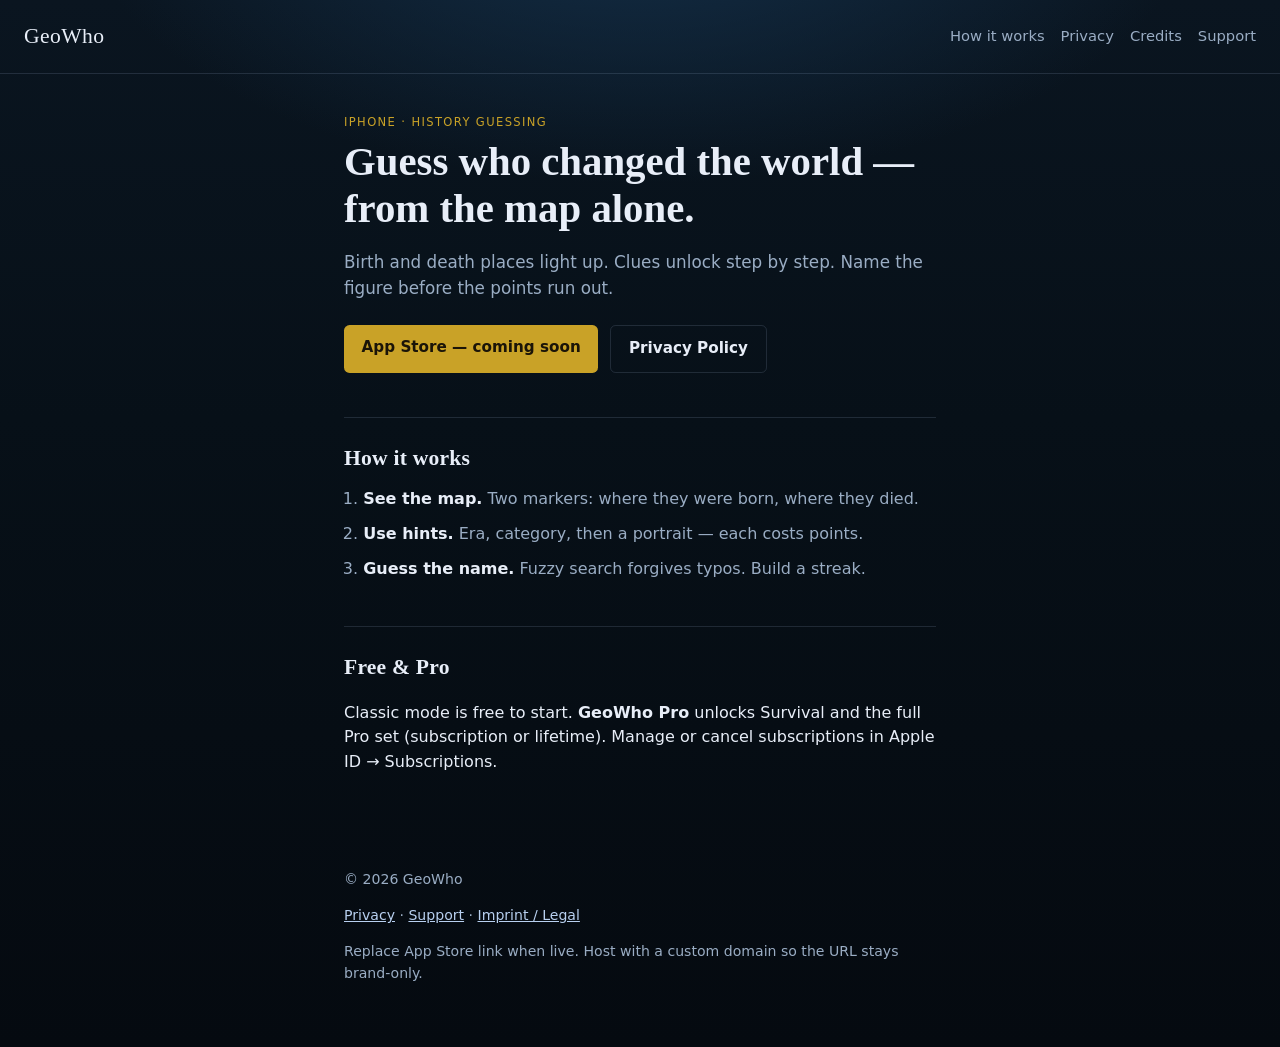
==== index.html @ dcb59aad "Add GeoWho privacy, support, and credits pages. Public App Store / paywall URLs without a custom dom" ====
<!DOCTYPE html>
<html lang="en">
<head>
  <meta charset="utf-8" />
  <meta name="viewport" content="width=device-width, initial-scale=1" />
  <title>GeoWho — Guess the person from the map</title>
  <meta name="description" content="GeoWho is an iPhone game: guess historical figures from birth and death places on the map. Progressive hints. Free to play, Pro optional." />
  <link rel="stylesheet" href="styles.css" />
</head>
<body>
  <header class="top">
    <a class="brand" href="./">GeoWho</a>
    <nav>
      <a href="#how">How it works</a>
      <a href="privacy.html">Privacy</a>
      <a href="credits.html">Credits</a>
      <a href="support.html">Support</a>
    </nav>
  </header>

  <main>
    <section class="hero">
      <p class="eyebrow">iPhone · History guessing</p>
      <h1>Guess who changed the world — from the map alone.</h1>
      <p class="lede">
        Birth and death places light up. Clues unlock step by step.
        Name the figure before the points run out.
      </p>
      <p class="cta-row">
        <a class="btn" id="app-store-link" href="#app-store">App Store — coming soon</a>
        <a class="btn ghost" href="privacy.html">Privacy Policy</a>
      </p>
    </section>

    <section id="how" class="block">
      <h2>How it works</h2>
      <ol class="steps">
        <li><strong>See the map.</strong> Two markers: where they were born, where they died.</li>
        <li><strong>Use hints.</strong> Era, category, then a portrait — each costs points.</li>
        <li><strong>Guess the name.</strong> Fuzzy search forgives typos. Build a streak.</li>
      </ol>
    </section>

    <section class="block">
      <h2>Free &amp; Pro</h2>
      <p>
        Classic mode is free to start. <strong>GeoWho Pro</strong> unlocks Survival and the full Pro set
        (subscription or lifetime). Manage or cancel subscriptions in Apple ID → Subscriptions.
      </p>
    </section>
  </main>

  <footer>
    <p>© <span id="y"></span> GeoWho</p>
    <p class="links">
      <a href="privacy.html">Privacy</a>
      ·
      <a href="support.html">Support</a>
      ·
      <a href="privacy.html#imprint">Imprint / Legal</a>
    </p>
    <p class="tiny">Replace App Store link when live. Host with a custom domain so the URL stays brand-only.</p>
  </footer>
  <script>
    document.getElementById('y').textContent = new Date().getFullYear();
  </script>
</body>
</html>
---- styles.css ----
:root {
  --bg: #071018;
  --ink: #e8eef8;
  --muted: #9aadc4;
  --line: rgba(180, 205, 240, 0.14);
  --accent: #c9a227;
  --card: #0d1824;
  --font: "Iowan Old Style", "Palatino Linotype", Palatino, "Book Antiqua", Georgia, serif;
  --sans: "Avenir Next", "Segoe UI", system-ui, sans-serif;
}

* { box-sizing: border-box; }
html, body { margin: 0; padding: 0; }
body {
  min-height: 100vh;
  color: var(--ink);
  background:
    radial-gradient(ellipse 80% 50% at 50% -10%, #14304a 0%, transparent 55%),
    linear-gradient(180deg, #0a1520 0%, var(--bg) 40%, #050a10 100%);
  font-family: var(--sans);
  line-height: 1.55;
}

a { color: #b8d0f0; }
a:hover { color: #fff; }

.top {
  display: flex;
  justify-content: space-between;
  align-items: center;
  gap: 1rem;
  padding: 1.25rem 1.5rem;
  border-bottom: 1px solid var(--line);
}
.brand {
  font-family: var(--font);
  font-size: 1.35rem;
  letter-spacing: 0.02em;
  color: var(--ink);
  text-decoration: none;
}
nav { display: flex; gap: 1rem; flex-wrap: wrap; }
nav a { text-decoration: none; font-size: 0.92rem; color: var(--muted); }

main { max-width: 40rem; margin: 0 auto; padding: 2.5rem 1.5rem 4rem; }

.hero h1 {
  font-family: var(--font);
  font-weight: 600;
  font-size: clamp(1.85rem, 5vw, 2.55rem);
  line-height: 1.15;
  margin: 0.4rem 0 1rem;
}
.eyebrow {
  text-transform: uppercase;
  letter-spacing: 0.12em;
  font-size: 0.72rem;
  color: var(--accent);
  margin: 0;
}
.lede { color: var(--muted); font-size: 1.05rem; margin: 0 0 1.5rem; }
.cta-row { display: flex; flex-wrap: wrap; gap: 0.75rem; }

.btn {
  display: inline-block;
  padding: 0.7rem 1.1rem;
  border-radius: 0.35rem;
  background: var(--accent);
  color: #1a1408;
  text-decoration: none;
  font-weight: 600;
  font-size: 0.95rem;
}
.btn.ghost {
  background: transparent;
  color: var(--ink);
  border: 1px solid var(--line);
}

.block { margin-top: 2.75rem; padding-top: 1.5rem; border-top: 1px solid var(--line); }
.block h2, .prose h1, .prose h2 {
  font-family: var(--font);
  font-weight: 600;
  letter-spacing: 0.01em;
}
.block h2 { font-size: 1.35rem; margin: 0 0 0.75rem; }
.steps { margin: 0; padding-left: 1.2rem; color: var(--muted); }
.steps li { margin-bottom: 0.65rem; }
.steps strong { color: var(--ink); }

.prose h1 { font-size: 2rem; margin: 0 0 0.35rem; }
.prose h2 { font-size: 1.2rem; margin: 1.75rem 0 0.5rem; }
.prose .meta, .prose .tiny, .note, .tiny { color: var(--muted); font-size: 0.88rem; }
.note {
  padding: 0.75rem 0.9rem;
  background: var(--card);
  border: 1px solid var(--line);
  border-radius: 0.35rem;
}

footer {
  max-width: 40rem;
  margin: 0 auto;
  padding: 0 1.5rem 3rem;
  color: var(--muted);
  font-size: 0.88rem;
}
footer .links { margin: 0.35rem 0; }
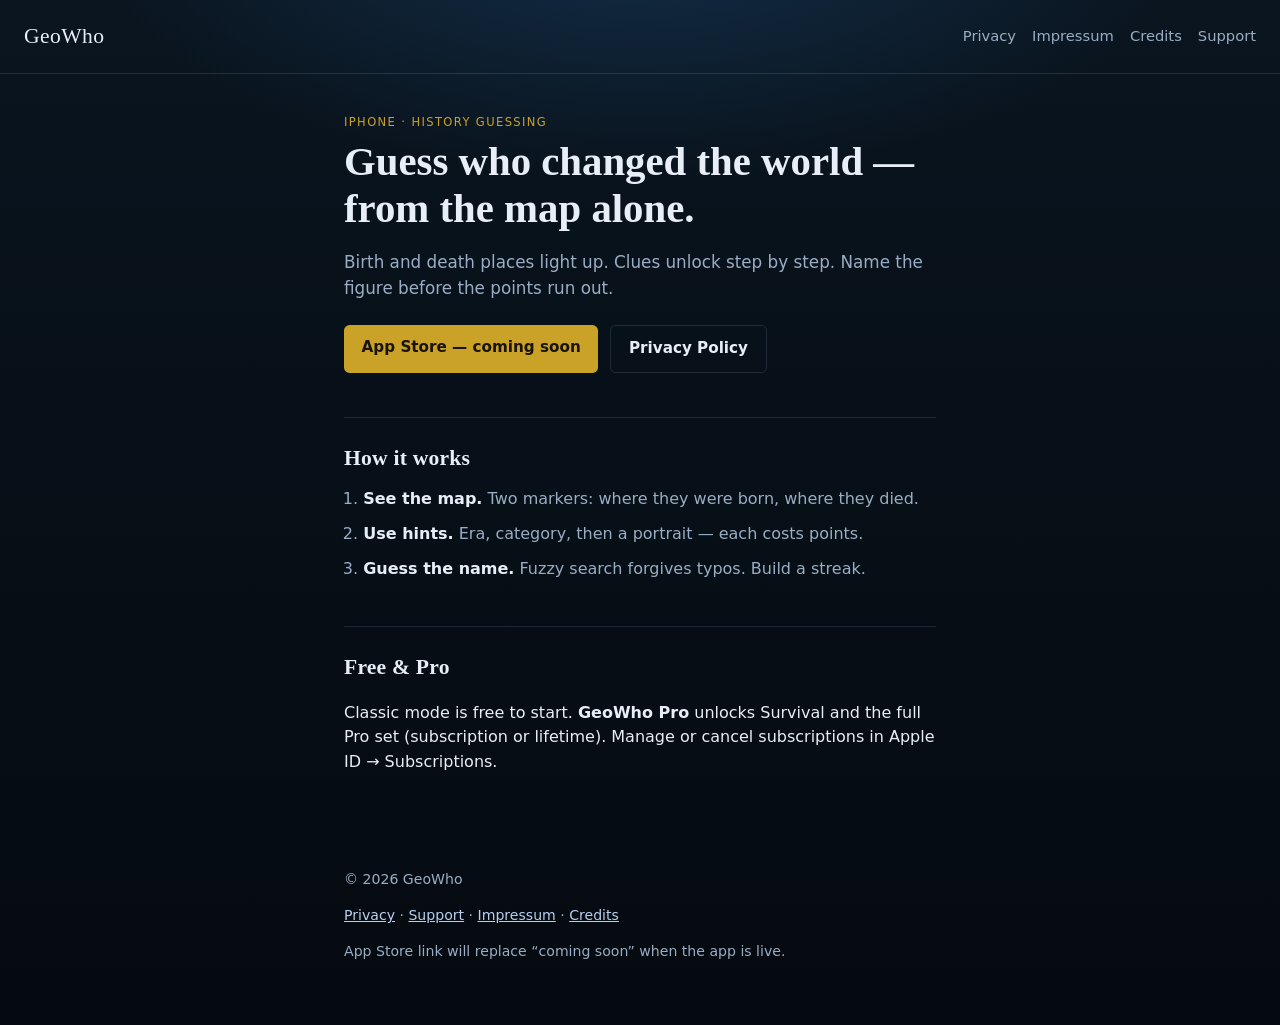
==== commit 7549901f: "Publish Impressum, Art.13 privacy, and footer legal links. Sync workspace site/ so live Pages matche" ====
--- a/index.html
+++ b/index.html
@@ -11,8 +11,8 @@
   <header class="top">
     <a class="brand" href="./">GeoWho</a>
     <nav>
-      <a href="#how">How it works</a>
       <a href="privacy.html">Privacy</a>
+      <a href="impressum.html">Impressum</a>
       <a href="credits.html">Credits</a>
       <a href="support.html">Support</a>
     </nav>
@@ -57,9 +57,11 @@
       ·
       <a href="support.html">Support</a>
       ·
-      <a href="privacy.html#imprint">Imprint / Legal</a>
+      <a href="impressum.html">Impressum</a>
+      ·
+      <a href="credits.html">Credits</a>
     </p>
-    <p class="tiny">Replace App Store link when live. Host with a custom domain so the URL stays brand-only.</p>
+    <p class="tiny">App Store link will replace “coming soon” when the app is live.</p>
   </footer>
   <script>
     document.getElementById('y').textContent = new Date().getFullYear();
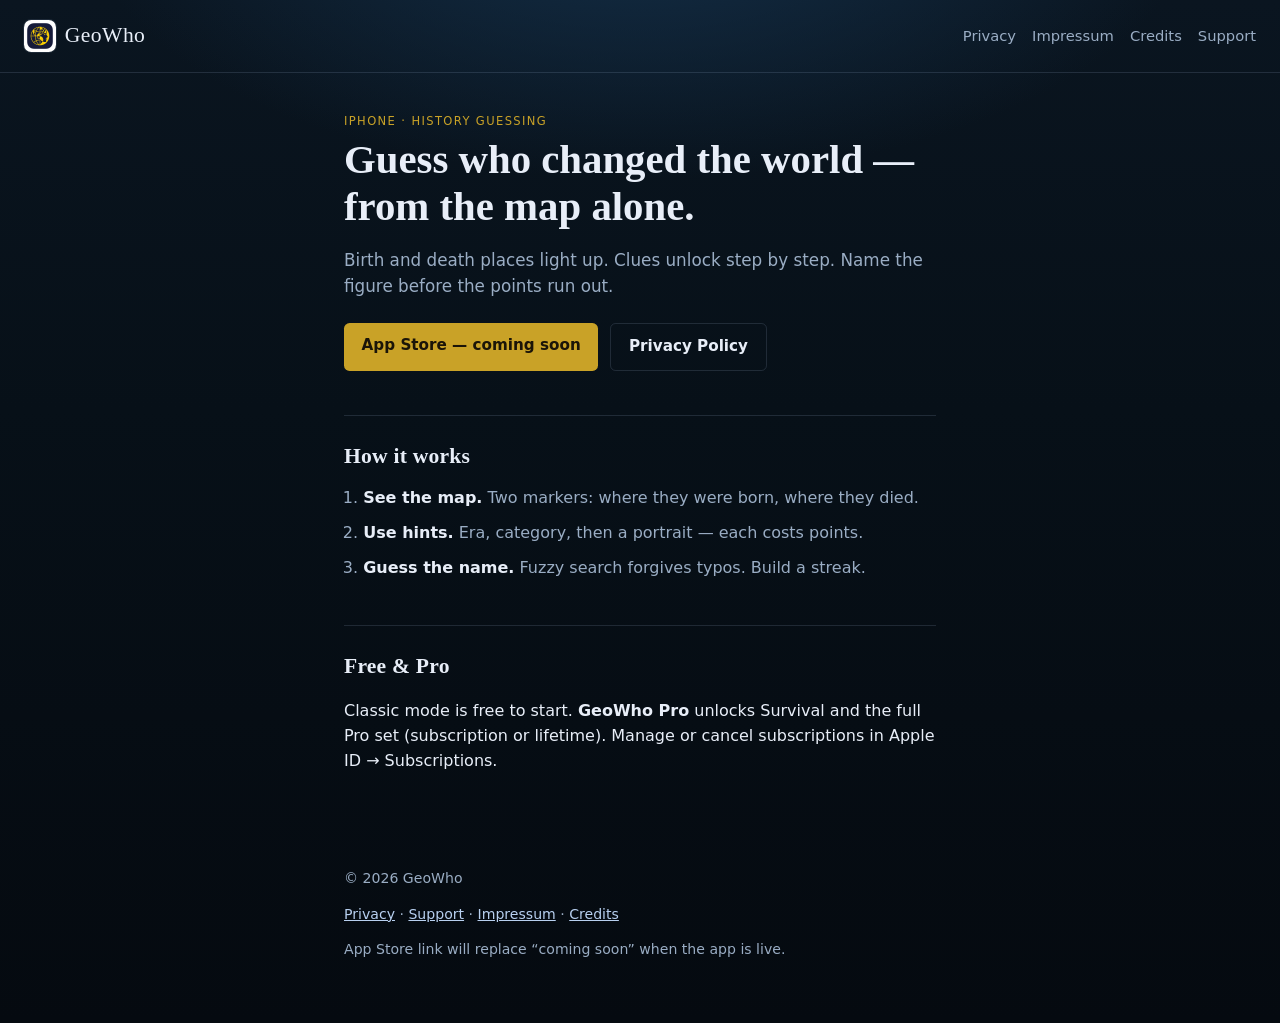
==== commit 89a67fb6: "Add GeoWho app icon next to brand name in site header." ====
--- a/index.html
+++ b/index.html
@@ -6,10 +6,15 @@
   <title>GeoWho — Guess the person from the map</title>
   <meta name="description" content="GeoWho is an iPhone game: guess historical figures from birth and death places on the map. Progressive hints. Free to play, Pro optional." />
   <link rel="stylesheet" href="styles.css" />
+  <link rel="icon" href="assets/logo.png" type="image/png" />
+  <link rel="apple-touch-icon" href="assets/apple-touch-icon.png" />
 </head>
 <body>
   <header class="top">
-    <a class="brand" href="./">GeoWho</a>
+    <a class="brand" href="./">
+      <img class="brand-mark" src="assets/logo.png" width="32" height="32" alt="" />
+      <span class="brand-name">GeoWho</span>
+    </a>
     <nav>
       <a href="privacy.html">Privacy</a>
       <a href="impressum.html">Impressum</a>
--- a/styles.css
+++ b/styles.css
@@ -33,12 +33,24 @@
   border-bottom: 1px solid var(--line);
 }
 .brand {
+  display: inline-flex;
+  align-items: center;
+  gap: 0.55rem;
   font-family: var(--font);
   font-size: 1.35rem;
   letter-spacing: 0.02em;
   color: var(--ink);
   text-decoration: none;
 }
+.brand-mark {
+  width: 2rem;
+  height: 2rem;
+  border-radius: 0.45rem;
+  object-fit: cover;
+  flex-shrink: 0;
+  box-shadow: 0 0 0 1px rgba(180, 205, 240, 0.12);
+}
+.brand-name { line-height: 1; }
 nav { display: flex; gap: 1rem; flex-wrap: wrap; }
 nav a { text-decoration: none; font-size: 0.92rem; color: var(--muted); }
 
@@ -106,3 +118,141 @@
   font-size: 0.88rem;
 }
 footer .links { margin: 0.35rem 0; }
+
+/* Contact-guard: obfuscated Klarname/Mail/Tel until JS fills (anti-harvest) */
+.cg-addr { white-space: pre-line; }
+.cg-at::before { content: "@"; }
+.cg-decoy {
+  position: absolute;
+  width: 1px;
+  height: 1px;
+  padding: 0;
+  margin: -1px;
+  overflow: hidden;
+  clip: rect(0, 0, 0, 0);
+  white-space: nowrap;
+  border: 0;
+}
+.cg-block[data-cg-pending] > p:first-of-type,
+.cg-inline[data-cg-pending] > a[data-cg] {
+  opacity: 0;
+  pointer-events: none;
+}
+.cg-block[data-cg-pending]::before {
+  content: "Contact details load in your browser…";
+  display: block;
+  color: var(--muted);
+  font-size: 0.9rem;
+  margin: 0.35rem 0 0.75rem;
+}
+.cg-inline[data-cg-pending]::before {
+  content: "Contact loads in your browser…";
+  color: var(--muted);
+  font-size: 0.9rem;
+}
+.cg-noscript { margin: 0.5rem 0; }
+
+/* Contact form — stacked fields, full width, honeypot off-screen */
+.prose .gw-form {
+  display: flex;
+  flex-direction: column;
+  align-items: stretch;
+  gap: 1.1rem;
+  width: 100%;
+  max-width: 26rem;
+  margin: 1.15rem 0 2rem;
+  padding: 1.25rem 1.2rem 1.35rem;
+  background: var(--card);
+  border: 1px solid var(--line);
+  border-radius: 0.45rem;
+}
+.prose .gw-form .gw-field {
+  display: flex;
+  flex-direction: column;
+  align-items: stretch;
+  gap: 0.4rem;
+  width: 100%;
+  margin: 0;
+}
+.prose .gw-form .gw-field label {
+  display: block;
+  font-size: 0.84rem;
+  letter-spacing: 0.02em;
+  color: var(--muted);
+}
+.prose .gw-form input,
+.prose .gw-form textarea {
+  display: block;
+  width: 100%;
+  max-width: 100%;
+  margin: 0;
+  font: inherit;
+  font-size: 1rem;
+  line-height: 1.4;
+  color: var(--ink);
+  background: #08121c;
+  border: 1px solid var(--line);
+  border-radius: 0.35rem;
+  padding: 0.7rem 0.8rem;
+  appearance: none;
+  -webkit-appearance: none;
+}
+.prose .gw-form input:focus,
+.prose .gw-form textarea:focus {
+  outline: 2px solid rgba(201, 162, 39, 0.55);
+  outline-offset: 1px;
+  border-color: rgba(201, 162, 39, 0.45);
+}
+.prose .gw-form textarea {
+  min-height: 9rem;
+  resize: vertical;
+}
+.prose .gw-form .gw-actions {
+  display: flex;
+  flex-direction: column;
+  align-items: flex-start;
+  gap: 0.65rem;
+  margin-top: 0.15rem;
+}
+.prose .gw-form button[type="submit"] {
+  font: inherit;
+  font-weight: 600;
+  font-size: 0.95rem;
+  color: #1a1408;
+  background: var(--accent);
+  border: 0;
+  border-radius: 0.35rem;
+  padding: 0.75rem 1.15rem;
+  cursor: pointer;
+}
+.prose .gw-form button[type="submit"]:hover {
+  filter: brightness(1.06);
+}
+.prose .gw-form button[type="submit"]:disabled {
+  opacity: 0.45;
+  cursor: not-allowed;
+  filter: none;
+}
+.prose .gw-form .gw-status {
+  margin: 0;
+  color: var(--muted);
+  font-size: 0.88rem;
+  line-height: 1.45;
+}
+.prose .gw-form .gw-status a {
+  color: #b8d0f0;
+}
+/* Visually hidden honeypot — not display:none (some bots skip those) */
+.prose .gw-form .gw-hp {
+  position: absolute !important;
+  width: 1px !important;
+  height: 1px !important;
+  padding: 0 !important;
+  margin: -1px !important;
+  overflow: hidden !important;
+  clip: rect(0, 0, 0, 0) !important;
+  clip-path: inset(50%) !important;
+  white-space: nowrap !important;
+  border: 0 !important;
+  pointer-events: none !important;
+}
